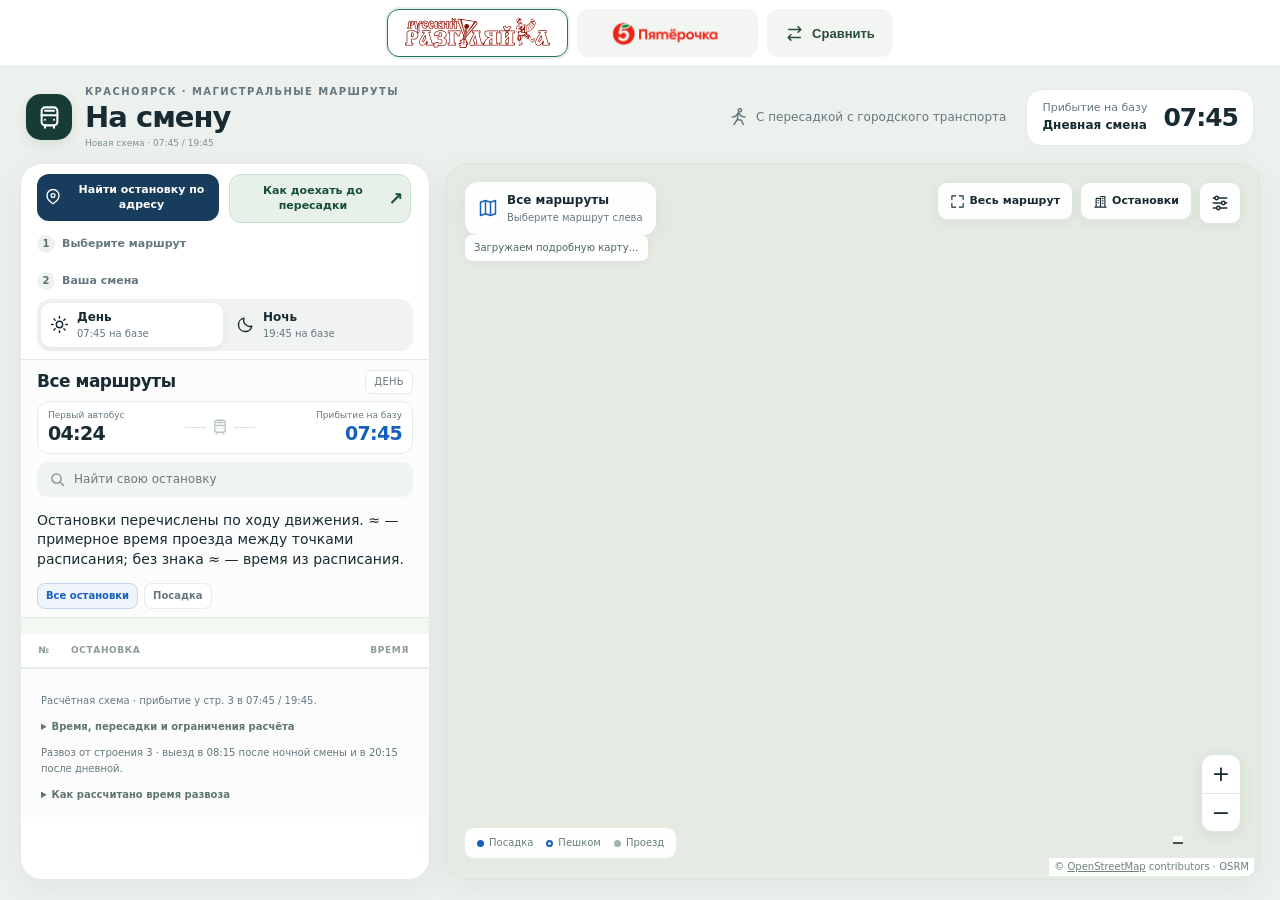
==== index.html @ 88686223 "Добавить маршруты Пятёрочки и сравнение двух сетей Три режима с официальными логотипами: Русский Раз" ====
<!doctype html><html lang="ru"><head><meta charset="utf-8"><meta name="viewport" content="width=device-width,initial-scale=1"><title>Маршруты · Русский Разгуляйка и Пятёрочка</title><style>*{box-sizing:border-box}html,body{height:100%;margin:0}body{display:flex;flex-direction:column;background:#edf1eb;font:14px 'Segoe UI',system-ui,sans-serif}nav{display:flex;flex:none;gap:9px;align-items:center;justify-content:center;padding:9px 14px;background:#fff;border-bottom:1px solid #dfe7df;z-index:2}nav button{display:flex;align-items:center;justify-content:center;min-height:48px;height:48px;padding:7px 17px;border:1px solid transparent;border-radius:12px;background:#f3f5f2;cursor:pointer;font:650 13px 'Segoe UI',sans-serif;color:#294d39;gap:8px}nav button[aria-pressed=true]{border-color:#2b7550;box-shadow:0 0 0 2px #2b75501a;background:#fff}nav button:focus-visible{outline:3px solid #267a51;outline-offset:2px}nav button img{width:145px;height:34px;object-fit:contain}nav button[data-mode=pyat] img{width:145px;height:49px}nav svg{width:19px;height:19px}iframe{flex:1;width:100%;border:0;min-height:0;background:#edf1eb}iframe[hidden]{display:none}@media(max-width:600px){nav{gap:6px;padding:7px 8px}nav button{min-height:43px;height:43px;padding:6px 8px;font-size:11px;border-radius:10px}nav button img{width:108px;height:29px}nav button[data-mode=pyat] img{width:108px;height:38px}nav svg{width:16px;height:16px}}@media(max-width:360px){nav button img,nav button[data-mode=pyat] img{width:91px}nav button{padding:5px 6px;gap:3px}}</style></head><body><nav aria-label="Выберите сеть или сравнение"><button data-mode="ours" aria-label="Русский Разгуляйка" title="Русский Разгуляйка" aria-pressed="true"><img src="[data-uri]" alt="Русский Разгуляйка"></button><button data-mode="pyat" aria-label="Пятёрочка" title="Пятёрочка" aria-pressed="false"><img src="[data-uri]" alt="Пятёрочка"></button><button data-mode="compare" aria-pressed="false"><svg viewBox="0 0 24 24" fill="none" stroke="currentColor" stroke-width="1.8" aria-hidden="true"><path d="M4 7h16m-4-4 4 4-4 4M20 17H4m4-4-4 4 4 4"/></svg>Сравнить</button></nav><iframe id="ours" title="Маршруты Русского Разгуляйки"></iframe><iframe id="pyat" title="Маршруты Пятёрочки" hidden></iframe><iframe id="compare" title="Сравнение маршрутов двух сетей" hidden></iframe><script>(()=>{const params=new URLSearchParams(location.search),allowed=['ours','pyat','compare'];let active=allowed.includes(params.get('company'))?params.get('company'):'ours';params.delete('company');const suffix=params.toString()?'?'+params.toString():'';document.querySelector('#ours').src='./magistral.html'+suffix;function show(mode){let fleet=4,shift='day';try{const doc=document.querySelector('#ours').contentDocument;fleet=+(doc.querySelector('[data-fleet][aria-pressed="true"]')?.dataset.fleet||4);shift=doc.querySelector('#night')?.getAttribute('aria-pressed')==='true'?'night':'day'}catch{}for(const button of document.querySelectorAll('nav button'))button.setAttribute('aria-pressed',String(button.dataset.mode===mode));for(const frame of document.querySelectorAll('iframe'))frame.hidden=frame.id!==mode;requestAnimationFrame(()=>document.querySelector('#'+mode).contentWindow?.dispatchEvent(new Event('resize')));const frame=document.querySelector('#'+mode);if(mode==='compare')frame.src='./company-map.html?mode=compare&fleet='+fleet+'&shift='+shift;else if(mode==='pyat'&&!frame.getAttribute('src'))frame.src='./company-map.html?shift='+shift;active=mode;const url=new URL(location.href);if(mode==='ours')url.searchParams.delete('company');else url.searchParams.set('company',mode);history.replaceState(null,'',url);document.title=mode==='ours'?'Русский Разгуляйка · маршруты':mode==='pyat'?'Пятёрочка · маршруты':'Сравнение маршрутов · Красноярск'}for(const button of document.querySelectorAll('nav button'))button.onclick=()=>{if(button.dataset.mode!==active)show(button.dataset.mode)};show(active)})();</script><!-- Logos: https://русский-разгуляйка.рф/assets/images/rr_logo.svg and https://mediahub.x5.ru/brandbook --></body></html>
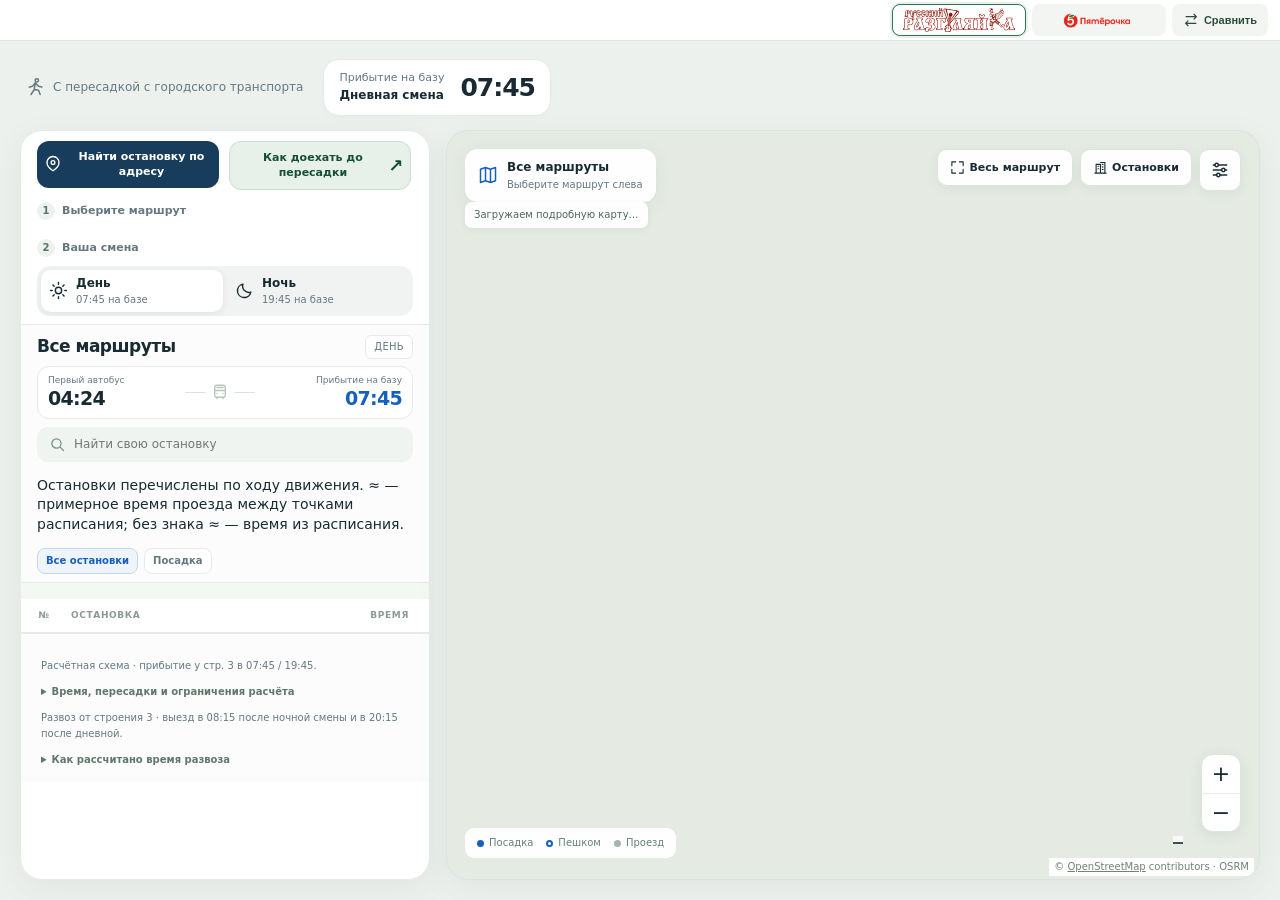
==== commit 43388ca1: "Уменьшить верхнюю панель и выровнять логотипы справа" ====
--- a/index.html
+++ b/index.html
@@ -1 +1,2 @@
-<!doctype html><html lang="ru"><head><meta charset="utf-8"><meta name="viewport" content="width=device-width,initial-scale=1"><title>Маршруты · Русский Разгуляйка и Пятёрочка</title><style>*{box-sizing:border-box}html,body{height:100%;margin:0}body{display:flex;flex-direction:column;background:#edf1eb;font:14px 'Segoe UI',system-ui,sans-serif}nav{display:flex;flex:none;gap:9px;align-items:center;justify-content:center;padding:9px 14px;background:#fff;border-bottom:1px solid #dfe7df;z-index:2}nav button{display:flex;align-items:center;justify-content:center;min-height:48px;height:48px;padding:7px 17px;border:1px solid transparent;border-radius:12px;background:#f3f5f2;cursor:pointer;font:650 13px 'Segoe UI',sans-serif;color:#294d39;gap:8px}nav button[aria-pressed=true]{border-color:#2b7550;box-shadow:0 0 0 2px #2b75501a;background:#fff}nav button:focus-visible{outline:3px solid #267a51;outline-offset:2px}nav button img{width:145px;height:34px;object-fit:contain}nav button[data-mode=pyat] img{width:145px;height:49px}nav svg{width:19px;height:19px}iframe{flex:1;width:100%;border:0;min-height:0;background:#edf1eb}iframe[hidden]{display:none}@media(max-width:600px){nav{gap:6px;padding:7px 8px}nav button{min-height:43px;height:43px;padding:6px 8px;font-size:11px;border-radius:10px}nav button img{width:108px;height:29px}nav button[data-mode=pyat] img{width:108px;height:38px}nav svg{width:16px;height:16px}}@media(max-width:360px){nav button img,nav button[data-mode=pyat] img{width:91px}nav button{padding:5px 6px;gap:3px}}</style></head><body><nav aria-label="Выберите сеть или сравнение"><button data-mode="ours" aria-label="Русский Разгуляйка" title="Русский Разгуляйка" aria-pressed="true"><img src="[data-uri]" alt="Русский Разгуляйка"></button><button data-mode="pyat" aria-label="Пятёрочка" title="Пятёрочка" aria-pressed="false"><img src="[data-uri]" alt="Пятёрочка"></button><button data-mode="compare" aria-pressed="false"><svg viewBox="0 0 24 24" fill="none" stroke="currentColor" stroke-width="1.8" aria-hidden="true"><path d="M4 7h16m-4-4 4 4-4 4M20 17H4m4-4-4 4 4 4"/></svg>Сравнить</button></nav><iframe id="ours" title="Маршруты Русского Разгуляйки"></iframe><iframe id="pyat" title="Маршруты Пятёрочки" hidden></iframe><iframe id="compare" title="Сравнение маршрутов двух сетей" hidden></iframe><script>(()=>{const params=new URLSearchParams(location.search),allowed=['ours','pyat','compare'];let active=allowed.includes(params.get('company'))?params.get('company'):'ours';params.delete('company');const suffix=params.toString()?'?'+params.toString():'';document.querySelector('#ours').src='./magistral.html'+suffix;function show(mode){let fleet=4,shift='day';try{const doc=document.querySelector('#ours').contentDocument;fleet=+(doc.querySelector('[data-fleet][aria-pressed="true"]')?.dataset.fleet||4);shift=doc.querySelector('#night')?.getAttribute('aria-pressed')==='true'?'night':'day'}catch{}for(const button of document.querySelectorAll('nav button'))button.setAttribute('aria-pressed',String(button.dataset.mode===mode));for(const frame of document.querySelectorAll('iframe'))frame.hidden=frame.id!==mode;requestAnimationFrame(()=>document.querySelector('#'+mode).contentWindow?.dispatchEvent(new Event('resize')));const frame=document.querySelector('#'+mode);if(mode==='compare')frame.src='./company-map.html?mode=compare&fleet='+fleet+'&shift='+shift;else if(mode==='pyat'&&!frame.getAttribute('src'))frame.src='./company-map.html?shift='+shift;active=mode;const url=new URL(location.href);if(mode==='ours')url.searchParams.delete('company');else url.searchParams.set('company',mode);history.replaceState(null,'',url);document.title=mode==='ours'?'Русский Разгуляйка · маршруты':mode==='pyat'?'Пятёрочка · маршруты':'Сравнение маршрутов · Красноярск'}for(const button of document.querySelectorAll('nav button'))button.onclick=()=>{if(button.dataset.mode!==active)show(button.dataset.mode)};show(active)})();</script><!-- Logos: https://русский-разгуляйка.рф/assets/images/rr_logo.svg and https://mediahub.x5.ru/brandbook --></body></html>+<!doctype html><html lang="ru"><head><meta charset="utf-8"><meta name="viewport" content="width=device-width,initial-scale=1"><title>Маршруты · Русский Разгуляйка и Пятёрочка</title><style>*{box-sizing:border-box}html,body{height:100%;margin:0}body{display:flex;flex-direction:column;background:#edf1eb;font:14px 'Segoe UI',system-ui,sans-serif}nav{display:flex;flex:none;gap:9px;align-items:center;justify-content:center;padding:9px 14px;background:#fff;border-bottom:1px solid #dfe7df;z-index:2}nav button{display:flex;align-items:center;justify-content:center;min-height:48px;height:48px;padding:7px 17px;border:1px solid transparent;border-radius:12px;background:#f3f5f2;cursor:pointer;font:650 13px 'Segoe UI',sans-serif;color:#294d39;gap:8px}nav button[aria-pressed=true]{border-color:#2b7550;box-shadow:0 0 0 2px #2b75501a;background:#fff}nav button:focus-visible{outline:3px solid #267a51;outline-offset:2px}nav button img{width:145px;height:34px;object-fit:contain}nav button[data-mode=pyat] img{width:145px;height:49px}nav svg{width:19px;height:19px}iframe{flex:1;width:100%;border:0;min-height:0;background:#edf1eb}iframe[hidden]{display:none}@media(max-width:600px){nav{gap:6px;padding:7px 8px}nav button{min-height:43px;height:43px;padding:6px 8px;font-size:11px;border-radius:10px}nav button img{width:108px;height:29px}nav button[data-mode=pyat] img{width:108px;height:38px}nav svg{width:16px;height:16px}}@media(max-width:360px){nav button img,nav button[data-mode=pyat] img{width:91px}nav button{padding:5px 6px;gap:3px}}nav{justify-content:flex-end;padding:4px 12px;gap:6px;min-height:40px}nav button{height:32px;min-height:32px;padding:4px 10px;border-radius:8px;font-size:11px;gap:5px}nav button img{width:112px;height:24px}nav button[data-mode=pyat] img{width:112px;height:31px}nav svg{width:16px;height:16px}@media(max-width:600px){nav{justify-content:flex-end;padding:4px 7px;gap:4px}nav button{height:30px;min-height:30px;padding:3px 7px;font-size:10px}nav button img,nav button[data-mode=pyat] img{width:92px}nav button img{height:22px}nav button[data-mode=pyat] img{height:27px}}
+</style></head><body><nav aria-label="Выберите сеть или сравнение"><button data-mode="ours" aria-label="Русский Разгуляйка" title="Русский Разгуляйка" aria-pressed="true"><img src="[data-uri]" alt="Русский Разгуляйка"></button><button data-mode="pyat" aria-label="Пятёрочка" title="Пятёрочка" aria-pressed="false"><img src="[data-uri]" alt="Пятёрочка"></button><button data-mode="compare" aria-pressed="false"><svg viewBox="0 0 24 24" fill="none" stroke="currentColor" stroke-width="1.8" aria-hidden="true"><path d="M4 7h16m-4-4 4 4-4 4M20 17H4m4-4-4 4 4 4"/></svg>Сравнить</button></nav><iframe id="ours" title="Маршруты Русского Разгуляйки"></iframe><iframe id="pyat" title="Маршруты Пятёрочки" hidden></iframe><iframe id="compare" title="Сравнение маршрутов двух сетей" hidden></iframe><script>(()=>{const params=new URLSearchParams(location.search),allowed=['ours','pyat','compare'];let active=allowed.includes(params.get('company'))?params.get('company'):'ours';params.delete('company');const suffix=params.toString()?'?'+params.toString():'';document.querySelector('#ours').src='./magistral.html'+suffix;function show(mode){let fleet=4,shift='day',pickups='compact';try{const doc=document.querySelector('#ours').contentDocument;fleet=+(doc.querySelector('[data-fleet][aria-pressed="true"]')?.dataset.fleet||4);pickups=doc.querySelector('[data-stop-plan][aria-pressed="true"]')?.dataset.stopPlan||'compact';shift=doc.querySelector('#night')?.getAttribute('aria-pressed')==='true'?'night':'day'}catch{}for(const button of document.querySelectorAll('nav button'))button.setAttribute('aria-pressed',String(button.dataset.mode===mode));for(const frame of document.querySelectorAll('iframe'))frame.hidden=frame.id!==mode;requestAnimationFrame(()=>document.querySelector('#'+mode).contentWindow?.dispatchEvent(new Event('resize')));const frame=document.querySelector('#'+mode);if(mode==='compare')frame.src='./company-map.html?mode=compare&fleet='+fleet+'&shift='+shift+'&pickups='+pickups;else if(mode==='pyat'&&!frame.getAttribute('src'))frame.src='./company-map.html?shift='+shift;active=mode;const url=new URL(location.href);if(mode==='ours')url.searchParams.delete('company');else url.searchParams.set('company',mode);history.replaceState(null,'',url);document.title=mode==='ours'?'Русский Разгуляйка · маршруты':mode==='pyat'?'Пятёрочка · маршруты':'Сравнение маршрутов · Красноярск'}for(const button of document.querySelectorAll('nav button'))button.onclick=()=>{if(button.dataset.mode!==active)show(button.dataset.mode)};show(active)})();</script><!-- Logos: https://русский-разгуляйка.рф/assets/images/rr_logo.svg and https://mediahub.x5.ru/brandbook --></body></html>
